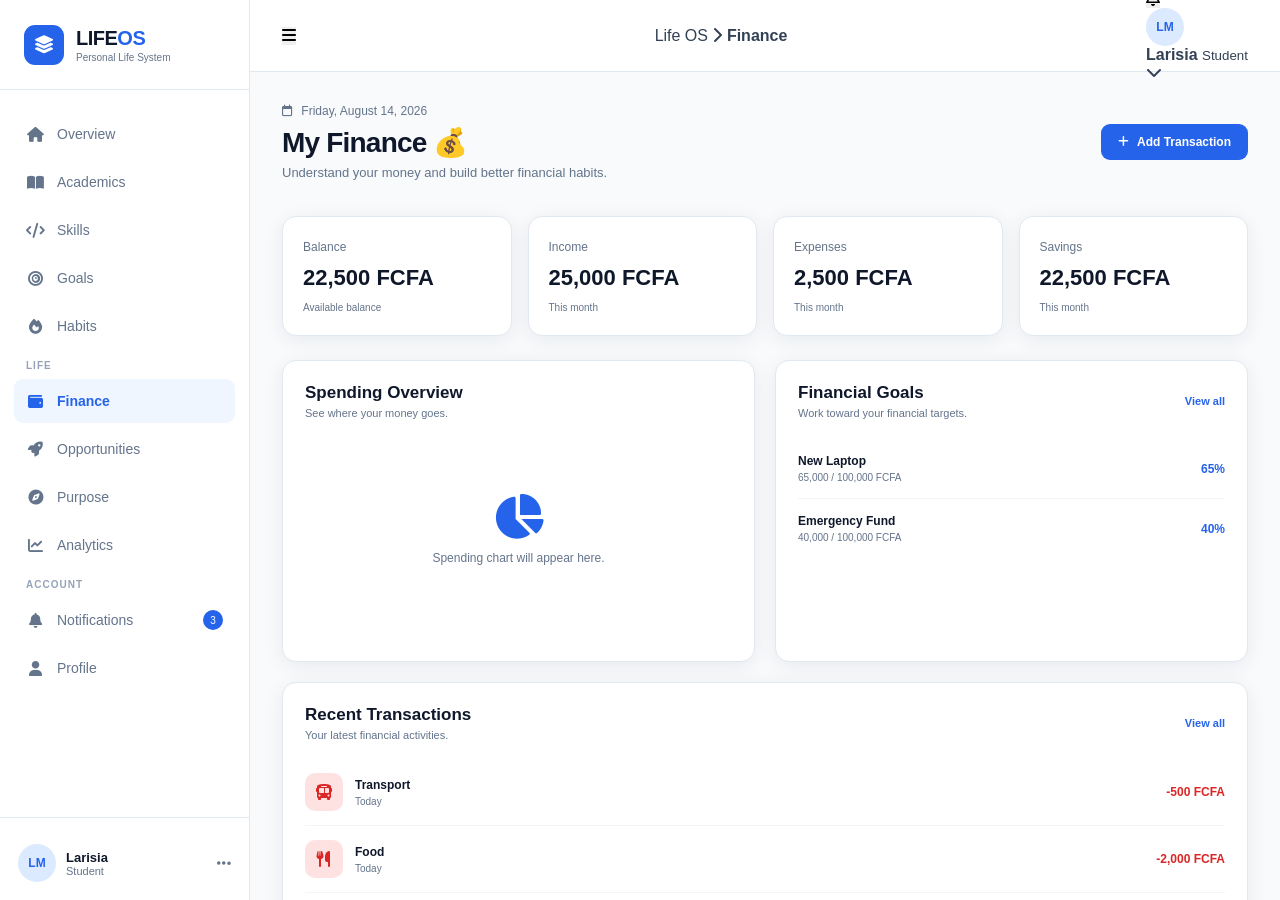
==== pages/finance.html @ c71adcd7 "Build finance dashboard and transaction functionality" ====
<!DOCTYPE html>
<html lang="en">

<head>
    <meta charset="UTF-8">
    <meta name="viewport" content="width=device-width, initial-scale=1.0">

    <title>LIFE OS | Finance</title>

    <link rel="stylesheet" href="../css/style.css">
    <link rel="stylesheet" href="../css/finance.css">

    <link rel="stylesheet"
        href="https://cdnjs.cloudflare.com/ajax/libs/font-awesome/6.5.2/css/all.min.css">
</head>

<body>

<div class="app">

    <!-- SIDEBAR -->
    <aside class="sidebar">

        <div class="logo">

            <div class="logo-icon">
                <i class="fa-solid fa-layer-group"></i>
            </div>

            <div>
                <h2>LIFE<span>OS</span></h2>
                <small>Personal Life System</small>
            </div>

        </div>


        <!-- NAVIGATION -->

        <nav class="navigation">

            <a href="../../index.html" class="nav-item">
                <i class="fa-solid fa-house"></i>
                <span>Overview</span>
            </a>

            <a href="academics.html" class="nav-item">
                <i class="fa-solid fa-book-open"></i>
                <span>Academics</span>
            </a>

            <a href="skills.html" class="nav-item">
                <i class="fa-solid fa-code"></i>
                <span>Skills</span>
            </a>

            <a href="goals.html" class="nav-item">
                <i class="fa-solid fa-bullseye"></i>
                <span>Goals</span>
            </a>

            <a href="habits.html" class="nav-item">
                <i class="fa-solid fa-fire"></i>
                <span>Habits</span>
            </a>


            <p class="nav-title">LIFE</p>


            <a href="finance.html" class="nav-item active">
                <i class="fa-solid fa-wallet"></i>
                <span>Finance</span>
            </a>

            <a href="opportunities.html" class="nav-item">
                <i class="fa-solid fa-rocket"></i>
                <span>Opportunities</span>
            </a>

            <a href="purpose.html" class="nav-item">
                <i class="fa-solid fa-compass"></i>
                <span>Purpose</span>
            </a>

            <a href="analytics.html" class="nav-item">
                <i class="fa-solid fa-chart-line"></i>
                <span>Analytics</span>
            </a>


            <p class="nav-title">ACCOUNT</p>


            <a href="notifications.html" class="nav-item">
                <i class="fa-solid fa-bell"></i>
                <span>Notifications</span>
                <span class="notification-count">3</span>
            </a>

            <a href="profile.html" class="nav-item">
                <i class="fa-solid fa-user"></i>
                <span>Profile</span>
            </a>

        </nav>


        <!-- USER -->

        <div class="sidebar-bottom">

            <div class="user-mini">

                <div class="avatar">
                    LM
                </div>

                <div class="user-info">
                    <strong>Larisia</strong>
                    <span>Student</span>
                </div>

                <i class="fa-solid fa-ellipsis"></i>

            </div>

        </div>

    </aside>


    <!-- MAIN -->

    <main class="main-content">

        <!-- TOPBAR -->

        <header class="topbar">

            <button class="menu-btn">
                <i class="fa-solid fa-bars"></i>
            </button>

            <div class="breadcrumb">
                <span>Life OS</span>
                <i class="fa-solid fa-chevron-right"></i>
                <strong>Finance</strong>
            </div>

            <div class="topbar-actions">

                <button class="icon-btn">
                    <i class="fa-regular fa-bell"></i>
                </button>

                <div class="top-profile">

                    <div class="avatar">
                        LM
                    </div>

                    <div>
                        <strong>Larisia</strong>
                        <small>Student</small>
                    </div>

                    <i class="fa-solid fa-chevron-down"></i>

                </div>

            </div>

        </header>


        <!-- FINANCE CONTENT -->

        <section class="dashboard finance-dashboard">

            <div class="welcome-section">

                <div>

                    <p class="date">
                        <i class="fa-regular fa-calendar"></i>
                        Friday, August 14, 2026
                    </p>

                    <h1>My Finance 💰</h1>

                    <p class="welcome-text">
                        Understand your money and build better financial habits.
                    </p>

                </div>

                <button class="primary-btn" id="addTransactionBtn">

                    <i class="fa-solid fa-plus"></i>

                    Add Transaction

                </button>

            </div>


            <!-- FINANCE SUMMARY -->

            <div class="finance-summary">

                <div class="finance-card">

                    <span>Balance</span>

                    <h2 id="balance">
                        85,000 FCFA
                    </h2>

                    <small>
                        Available balance
                    </small>

                </div>


                <div class="finance-card">

                    <span>Income</span>

                    <h2 id="income">
                        120,000 FCFA
                    </h2>

                    <small>
                        This month
                    </small>

                </div>


                <div class="finance-card">

                    <span>Expenses</span>

                    <h2 id="expenses">
                        35,000 FCFA
                    </h2>

                    <small>
                        This month
                    </small>

                </div>


                <div class="finance-card">

                    <span>Savings</span>

                    <h2 id="savings">
                        85,000 FCFA
                    </h2>

                    <small>
                        This month
                    </small>

                </div>

            </div>


            <!-- LOWER SECTION -->

            <div class="finance-grid">


                <!-- SPENDING -->

                <div class="dashboard-card">

                    <div class="card-heading">

                        <div>
                            <h2>Spending Overview</h2>
                            <p>See where your money goes.</p>
                        </div>

                    </div>

                    <div class="spending-placeholder">

                        <i class="fa-solid fa-chart-pie"></i>

                        <p>
                            Spending chart will appear here.
                        </p>

                    </div>

                </div>


                <!-- FINANCIAL GOALS -->

                <div class="dashboard-card">

                    <div class="card-heading">

                        <div>
                            <h2>Financial Goals</h2>
                            <p>Work toward your financial targets.</p>
                        </div>

                        <button class="view-all">
                            View all
                        </button>

                    </div>


                    <div class="financial-goals">

                        <div class="goal">

                            <div>
                                <strong>New Laptop</strong>
                                <small>65,000 / 100,000 FCFA</small>
                            </div>

                            <span>65%</span>

                        </div>


                        <div class="goal">

                            <div>
                                <strong>Emergency Fund</strong>
                                <small>40,000 / 100,000 FCFA</small>
                            </div>

                            <span>40%</span>

                        </div>

                    </div>

                </div>

            </div>


            <!-- TRANSACTIONS -->

            <div class="dashboard-card transactions-card">

                <div class="card-heading">

                    <div>
                        <h2>Recent Transactions</h2>
                        <p>Your latest financial activities.</p>
                    </div>

                    <button class="view-all">
                        View all
                    </button>

                </div>


                <div class="transaction-list">

                    <div class="transaction">

                        <div class="transaction-icon expense">
                            <i class="fa-solid fa-bus"></i>
                        </div>

                        <div class="transaction-info">
                            <strong>Transport</strong>
                            <small>Today</small>
                        </div>

                        <strong class="amount expense">
                            -500 FCFA
                        </strong>

                    </div>


                    <div class="transaction">

                        <div class="transaction-icon expense">
                            <i class="fa-solid fa-utensils"></i>
                        </div>

                        <div class="transaction-info">
                            <strong>Food</strong>
                            <small>Today</small>
                        </div>

                        <strong class="amount expense">
                            -2,000 FCFA
                        </strong>

                    </div>


                    <div class="transaction">

                        <div class="transaction-icon income">
                            <i class="fa-solid fa-arrow-down"></i>
                        </div>

                        <div class="transaction-info">
                            <strong>chips business</strong>
                            <small>Yesterday</small>
                        </div>

                        <strong class="amount income">
                            +25,000 FCFA
                        </strong>

                    </div>

                </div>

            </div>

        </section>

    </main>

</div>


<script src="../js/finance.js"></script>

</body>
</html>
---- css/style.css ----
:root {
    --primary: #2563eb;
    --primary-dark: #1d4ed8;

    --dark: #0f172a;
    --text: #334155;
    --muted: #64748b;

    --background: #f8fafc;
    --white: #ffffff;
    --border: #e2e8f0;

    --success: #16a34a;
    --warning: #f59e0b;
    --danger: #dc2626;

    --sidebar-width: 250px;

    --radius: 14px;
    --shadow: 0 4px 20px rgba(15, 23, 42, 0.07);
}


/* ================= RESET ================= */

* {
    margin: 0;
    padding: 0;
    box-sizing: border-box;
}

body {
    font-family: Inter, "Segoe UI", Arial, sans-serif;
    background: var(--background);
    color: var(--text);
}

button,
input {
    font: inherit;
}

button {
    border: none;
    cursor: pointer;
}

a {
    text-decoration: none;
    color: inherit;
}


/* ================= APP ================= */

.app {
    min-height: 100vh;
}


/* ================= SIDEBAR ================= */

.sidebar {
    position: fixed;
    top: 0;
    left: 0;

    width: var(--sidebar-width);
    height: 100vh;

    background: var(--white);
    border-right: 1px solid var(--border);

    display: flex;
    flex-direction: column;

    z-index: 100;
}


/* ================= LOGO ================= */

.logo {
    height: 90px;

    display: flex;
    align-items: center;
    gap: 12px;

    padding: 0 24px;

    border-bottom: 1px solid var(--border);
}

.logo-icon {
    width: 40px;
    height: 40px;

    border-radius: 11px;

    background: var(--primary);
    color: var(--white);

    display: flex;
    align-items: center;
    justify-content: center;

    font-size: 18px;
}

.logo h2 {
    font-size: 20px;
    color: var(--dark);
    letter-spacing: -0.5px;
}

.logo h2 span {
    color: var(--primary);
}

.logo small {
    display: block;
    color: var(--muted);
    font-size: 10px;
    margin-top: 2px;
}


/* ================= NAVIGATION ================= */

.navigation {
    padding: 22px 14px;
    flex: 1;
    overflow-y: auto;
}

.nav-title {
    font-size: 10px;
    font-weight: 700;

    color: #94a3b8;

    letter-spacing: 1px;

    padding: 0 12px;
    margin: 12px 0 8px;
}

.nav-item {
    min-height: 44px;

    display: flex;
    align-items: center;

    gap: 13px;

    padding: 0 12px;

    margin-bottom: 4px;

    border-radius: 9px;

    color: var(--muted);

    font-size: 14px;
    font-weight: 500;

    transition: 0.2s ease;
}

.nav-item i {
    width: 18px;
    text-align: center;
    font-size: 15px;
}

.nav-item:hover {
    background: #eff6ff;
    color: var(--primary);
}

.nav-item.active {
    background: #eff6ff;
    color: var(--primary);
    font-weight: 600;
}

.notification-count {
    margin-left: auto;

    min-width: 20px;
    height: 20px;

    padding: 0 5px;

    border-radius: 20px;

    background: var(--primary);
    color: white;

    display: flex;
    align-items: center;
    justify-content: center;

    font-size: 10px;
}


/* ================= SIDEBAR BOTTOM ================= */

.sidebar-bottom {
    padding: 14px;
    border-top: 1px solid var(--border);
}

.user-mini {
    display: flex;
    align-items: center;
    gap: 10px;

    padding: 12px 4px 4px;
}

.avatar {
    width: 38px;
    height: 38px;

    flex-shrink: 0;

    border-radius: 50%;

    background: #dbeafe;
    color: var(--primary);

    display: flex;
    align-items: center;
    justify-content: center;

    font-size: 12px;
    font-weight: 700;
}

.user-info {
    display: flex;
    flex-direction: column;
    flex: 1;
}

.user-info strong {
    color: var(--dark);
    font-size: 13px;
}

.user-info span {
    color: var(--muted);
    font-size: 11px;
}

.user-mini > i {
    color: var(--muted);
}


/* ================= MAIN ================= */

.main-content {
    margin-left: var(--sidebar-width);
    padding-top: 72px;

    height: 100vh;
    overflow-y: auto;
}

/* ================= TOPBAR ================= */

.topbar {
    position: fixed;

    top: 0;
    left: var(--sidebar-width);
    right: 0;

    height: 72px;

    padding: 0 32px;

    background: var(--white);

    border-bottom: 1px solid var(--border);

    display: flex;
    align-items: center;
    justify-content: space-between;

    z-index: 90;
}


/* ================= DASHBOARD ================= */

.dashboard {
    max-width: 1600px;
    margin:0 auto;

    padding: 32px;
}


/* ================= WELCOME ================= */

.welcome-section {
    display: flex;
    align-items: center;
    justify-content: space-between;

    margin-bottom: 36px;
}

.date {
    color: var(--muted);
    font-size: 12px;
    margin-bottom: 8px;
}

.date i {
    margin-right: 5px;
}

.welcome-section h1 {
    color: var(--dark);

    font-size: 28px;
    letter-spacing: -0.8px;

    margin-bottom: 6px;
}

.welcome-text {
    color: var(--muted);
    font-size: 13px;
}

.primary-btn {
    display: flex;
    align-items: center;
    gap: 8px;

    background: var(--primary);
    color: white;

    padding: 11px 17px;

    border-radius: 9px;

    font-size: 12px;
    font-weight: 600;

    transition: 0.2s;
}

.primary-btn:hover {
    background: var(--primary-dark);
}


/* ================= SECTION HEADING ================= */

.section-heading,
.card-heading {
    display: flex;
    align-items: center;
    justify-content: space-between;
}

.section-heading {
    margin-bottom: 16px;
}

.section-heading h2,
.card-heading h2 {
    font-size: 17px;
    color: var(--dark);
}

.section-heading p,
.card-heading p {
    margin-top: 4px;
    color: var(--muted);
    font-size: 11px;
}

.view-btn,
.view-all {
    background: transparent;
    color: var(--primary);

    font-size: 11px;
    font-weight: 600;
}

.view-btn i {
    margin-left: 5px;
}


/* ================= PROGRESS CARDS ================= */

.progress-grid {
    display: grid;

    grid-template-columns: repeat(5, 1fr);

    gap: 16px;

    margin-bottom: 24px;
}

.progress-card {
    background: var(--white);

    border: 1px solid var(--border);

    border-radius: var(--radius);

    padding: 18px;

    box-shadow: var(--shadow);
}

.card-top {
    display: flex;
    justify-content: space-between;
    align-items: center;

    margin-bottom: 15px;
}

.card-icon {
    width: 38px;
    height: 38px;

    border-radius: 10px;

    display: flex;
    align-items: center;
    justify-content: center;

    font-size: 15px;
}

.card-icon.purpose {
    background: #ede9fe;
    color: #7c3aed;
}

.card-icon.academics {
    background: #dbeafe;
    color: #2563eb;
}

.card-icon.skills {
    background: #dcfce7;
    color: #16a34a;
}

.card-icon.finance {
    background: #fef3c7;
    color: #d97706;
}

.card-icon.personal {
    background: #fce7f3;
    color: #db2777;
}

.trend {
    font-size: 10px;
    font-weight: 600;
}

.trend i {
    margin-right: 2px;
}

.trend.positive {
    color: var(--success);
}

.trend.negative {
    color: var(--danger);
}

.progress-card h3 {
    font-size: 12px;
    color: var(--muted);
    font-weight: 500;
}

.percentage {
    color: var(--dark);

    font-size: 27px;
    font-weight: 700;

    margin: 5px 0 9px;
}

.percentage span {
    font-size: 13px;
    color: var(--muted);
    margin-left: 1px;
}

.progress-bar {
    height: 6px;

    background: #e2e8f0;

    border-radius: 20px;

    overflow: hidden;
}

.progress-bar div {
    height: 100%;

    background: var(--primary);

    border-radius: inherit;
}

.progress-card p {
    color: var(--muted);
    font-size: 9px;

    margin-top: 9px;
}


/* ================= LOWER CONTENT ================= */

.content-grid {
    display: grid;

    grid-template-columns: 1fr 1fr;

    gap: 20px;
}

.dashboard-card {
    background: var(--white);

    border: 1px solid var(--border);

    border-radius: var(--radius);

    padding: 22px;

    box-shadow: var(--shadow);
}

.more-btn {
    width: 30px;
    height: 30px;

    background: transparent;

    color: var(--muted);
}


/* ================= TASKS ================= */

.task-list {
    margin-top: 20px;
}

.task {
    display: flex;
    align-items: center;

    gap: 12px;

    padding: 13px 0;

    border-bottom: 1px solid #f1f5f9;

    cursor: pointer;
}

.task input {
    display: none;
}

.custom-check {
    width: 19px;
    height: 19px;

    border: 1.5px solid #cbd5e1;

    border-radius: 6px;

    flex-shrink: 0;
}

.task input:checked + .custom-check {
    background: var(--primary);
    border-color: var(--primary);
}

.task input:checked + .custom-check::after {
    content: "✓";

    display: flex;
    align-items: center;
    justify-content: center;

    height: 100%;

    color: white;

    font-size: 11px;
    font-weight: bold;
}

.task-content {
    display: flex;
    flex-direction: column;

    gap: 3px;
}

.task-content strong {
    font-size: 12px;
    color: var(--dark);
}

.task-content small {
    color: var(--muted);
    font-size: 10px;
}

.task.completed .task-content strong {
    text-decoration: line-through;
    color: #94a3b8;
}

.add-task {
    display: flex;
    align-items: center;

    gap: 7px;

    background: transparent;

    color: var(--primary);

    font-size: 11px;
    font-weight: 600;

    margin-top: 17px;
}


/* ================= OPPORTUNITIES ================= */

.opportunity-list {
    margin-top: 17px;
}

.opportunity {
    display: flex;
    align-items: center;

    gap: 12px;

    padding: 13px 0;

    border-bottom: 1px solid #f1f5f9;
}

.opportunity:last-child {
    border-bottom: none;
}

.opportunity-icon {
    width: 38px;
    height: 38px;

    flex-shrink: 0;

    border-radius: 10px;

    background: #eff6ff;
    color: var(--primary);

    display: flex;
    align-items: center;
    justify-content: center;

    font-size: 14px;
}

.opportunity-info {
    display: flex;
    flex-direction: column;

    gap: 3px;

    flex: 1;
}

.opportunity-info strong {
    color: var(--dark);
    font-size: 11px;
}

.opportunity-info span,
.opportunity-info small {
    color: var(--muted);
    font-size: 9px;
}

.opportunity-info small i {
    margin-right: 3px;
}

.arrow-btn {
    width: 29px;
    height: 29px;

    border-radius: 8px;

    background: #f8fafc;

    color: var(--muted);

    font-size: 10px;
}

.arrow-btn:hover {
    background: #eff6ff;
    color: var(--primary);
}


/* ================= RESPONSIVE ================= */

@media (max-width: 1200px) {

    .progress-grid {
        grid-template-columns: repeat(3, 1fr);
    }

}


/* TABLET / SMALL LAPTOP */

@media (max-width: 900px) {

    .sidebar {
        transform: translateX(-100%);
    }

    .sidebar.open {
        transform: translateX(0);
    }

    .main-content {
        margin-left: 0;
        padding-top: 72px;
    }

    .topbar {
        left: 0;
        padding: 0 20px;
    }

    .breadcrumb {
        display: none;
    }

    .dashboard {
        padding: 24px 20px;
    }

    .content-grid {
        grid-template-columns: 1fr;
    }

}


/* MOBILE */

@media (max-width: 650px) {

    .dashboard {
        padding: 20px 15px;
    }

    .welcome-section {
        align-items: flex-start;
        flex-direction: column;

        gap: 18px;
    }

    .welcome-section h1 {
        font-size: 23px;
    }

    .progress-grid {
        grid-template-columns: repeat(2, 1fr);
    }

    .top-profile div:nth-child(2),
    .top-profile > i {
        display: none;
    }

}


/* SMALL MOBILE */

@media (max-width: 430px) {

    .progress-grid {
        grid-template-columns: 1fr;
    }

    .progress-card {
        padding: 16px;
    }

    .topbar {
        padding: 0 15px;
    }

    .topbar-actions {
        gap: 8px;
    }

}
---- css/finance.css ----
/* ================= FINANCE ================= */

.finance-dashboard {
    padding-top: 32px;
}

/* FINANCE SUMMARY */

.finance-summary {
    display: grid;
    grid-template-columns: repeat(4, 1fr);
    gap: 16px;
    margin-bottom: 24px;
}

.finance-card {
    background: white;
    border: 1px solid var(--border);
    border-radius: var(--radius);
    padding: 20px;
    box-shadow: var(--shadow);
}

.finance-card span {
    color: var(--muted);
    font-size: 12px;
}

.finance-card h2 {
    color: var(--dark);
    font-size: 22px;
    margin: 10px 0 6px;
}

.finance-card small {
    color: var(--muted);
    font-size: 10px;
}


/* FINANCE GRID */

.finance-grid {
    display: grid;
    grid-template-columns: 1fr 1fr;
    gap: 20px;
    margin-bottom: 20px;
}


/* SPENDING */

.spending-placeholder {
    height: 220px;

    display: flex;
    flex-direction: column;
    align-items: center;
    justify-content: center;

    color: var(--muted);
}

.spending-placeholder i {
    font-size: 45px;
    margin-bottom: 12px;
    color: var(--primary);
}

.spending-placeholder p {
    font-size: 12px;
}


/* FINANCIAL GOALS */

.financial-goals {
    margin-top: 20px;
}

.goal {
    display: flex;
    align-items: center;
    justify-content: space-between;

    padding: 15px 0;

    border-bottom: 1px solid #f1f5f9;
}

.goal:last-child {
    border-bottom: none;
}

.goal div {
    display: flex;
    flex-direction: column;
    gap: 4px;
}

.goal strong {
    color: var(--dark);
    font-size: 12px;
}

.goal small {
    color: var(--muted);
    font-size: 10px;
}

.goal > span {
    color: var(--primary);
    font-size: 12px;
    font-weight: 700;
}


/* TRANSACTIONS */

.transactions-card {
    margin-bottom: 30px;
}

.transaction-list {
    margin-top: 18px;
}

.transaction {
    display: flex;
    align-items: center;
    gap: 12px;

    padding: 14px 0;

    border-bottom: 1px solid #f1f5f9;
}

.transaction:last-child {
    border-bottom: none;
}

.transaction-icon {
    width: 38px;
    height: 38px;

    border-radius: 10px;

    display: flex;
    align-items: center;
    justify-content: center;
}

.transaction-icon.expense {
    background: #fee2e2;
    color: var(--danger);
}

.transaction-icon.income {
    background: #dcfce7;
    color: var(--success);
}

.transaction-info {
    display: flex;
    flex-direction: column;
    gap: 4px;

    flex: 1;
}

.transaction-info strong {
    color: var(--dark);
    font-size: 12px;
}

.transaction-info small {
    color: var(--muted);
    font-size: 10px;
}

.amount {
    font-size: 12px;
}

.amount.expense {
    color: var(--danger);
}

.amount.income {
    color: var(--success);
}


/* ================= RESPONSIVE ================= */

@media (max-width: 1000px) {

    .finance-summary {
        grid-template-columns: repeat(2, 1fr);
    }

    .finance-grid {
        grid-template-columns: 1fr;
    }

}


@media (max-width: 600px) {

    .finance-summary {
        grid-template-columns: 1fr;
    }

    .finance-card h2 {
        font-size: 20px;
    }

}
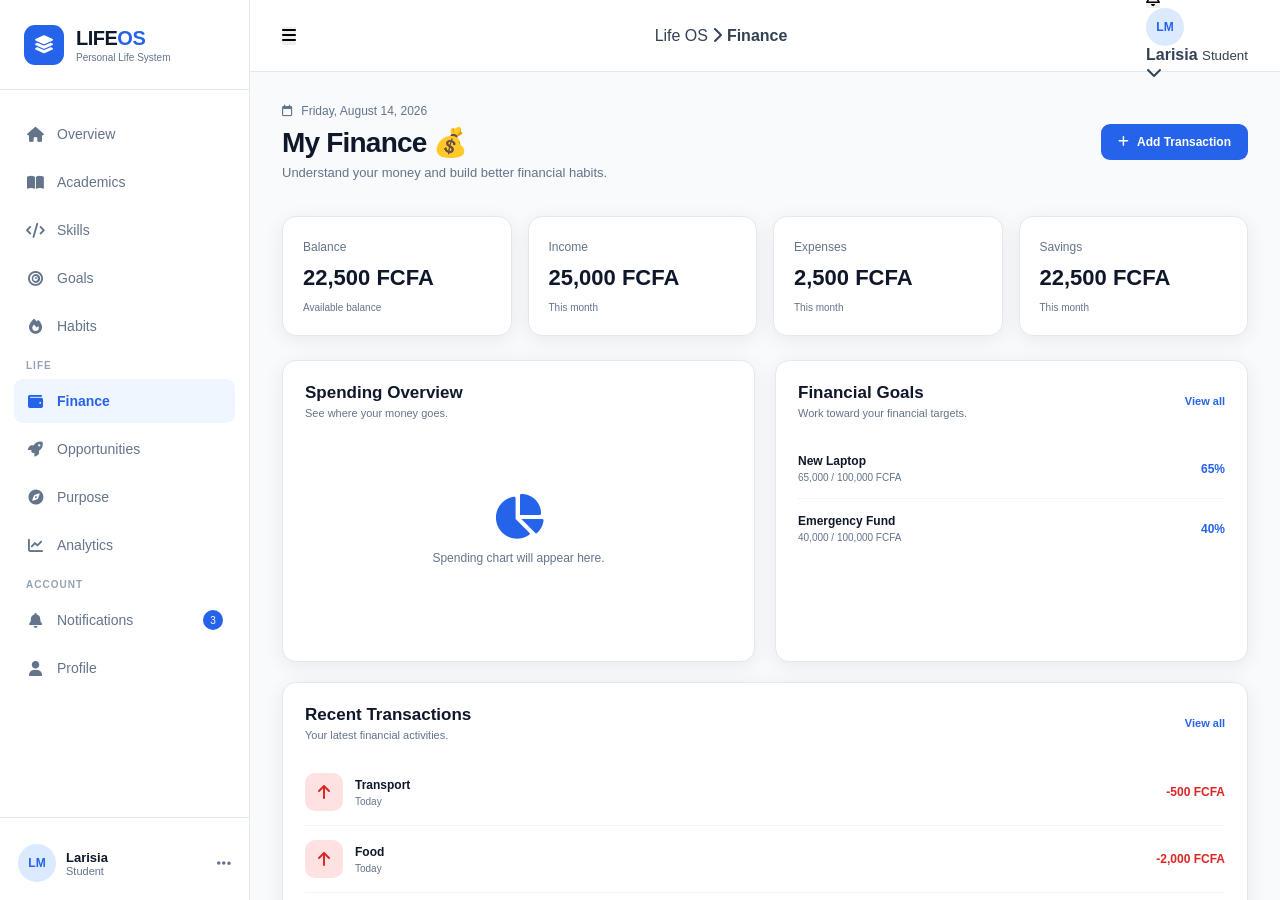
==== commit f80a8b64: "Build opportunities frontend and Build purpose frontend" ====
--- a/pages/finance.html
+++ b/pages/finance.html
@@ -371,67 +371,122 @@
                 </div>
 
 
-                <div class="transaction-list">
-
-                    <div class="transaction">
-
-                        <div class="transaction-icon expense">
-                            <i class="fa-solid fa-bus"></i>
-                        </div>
-
-                        <div class="transaction-info">
-                            <strong>Transport</strong>
-                            <small>Today</small>
-                        </div>
-
-                        <strong class="amount expense">
-                            -500 FCFA
-                        </strong>
-
-                    </div>
-
-
-                    <div class="transaction">
-
-                        <div class="transaction-icon expense">
-                            <i class="fa-solid fa-utensils"></i>
-                        </div>
-
-                        <div class="transaction-info">
-                            <strong>Food</strong>
-                            <small>Today</small>
-                        </div>
-
-                        <strong class="amount expense">
-                            -2,000 FCFA
-                        </strong>
-
-                    </div>
-
-
-                    <div class="transaction">
-
-                        <div class="transaction-icon income">
-                            <i class="fa-solid fa-arrow-down"></i>
-                        </div>
-
-                        <div class="transaction-info">
-                            <strong>chips business</strong>
-                            <small>Yesterday</small>
-                        </div>
-
-                        <strong class="amount income">
-                            +25,000 FCFA
-                        </strong>
-
-                    </div>
-
-                </div>
-
+                <div class="transaction-list" id="transactionList">
+</div>
             </div>
 
         </section>
-
+           <!-- ================= ADD TRANSACTION MODAL ================= -->
+
+<div class="transaction-modal" id="transactionModal">
+
+    <div class="transaction-form">
+
+        <div class="form-header">
+
+            <div>
+                <h2>Add Transaction</h2>
+
+                <p>
+                    Record your income or expense.
+                </p>
+            </div>
+
+            <button type="button" id="closeModal">
+
+                <i class="fa-solid fa-xmark"></i>
+
+            </button>
+
+        </div>
+
+
+        <form id="transactionForm">
+
+            <div class="form-group">
+
+                <label for="transactionName">
+                    Transaction Name
+                </label>
+
+                <input
+                    type="text"
+                    id="transactionName"
+                    placeholder="e.g. Transport"
+                    required
+                >
+
+            </div>
+
+
+            <div class="form-group">
+
+                <label for="transactionAmount">
+                    Amount
+                </label>
+
+                <input
+                    type="number"
+                    id="transactionAmount"
+                    placeholder="e.g. 5000"
+                    min="1"
+                    required
+                >
+
+            </div>
+
+
+            <div class="form-group">
+
+                <label for="transactionType">
+                    Transaction Type
+                </label>
+
+                <select id="transactionType" required>
+
+                    <option value="">
+                        Select transaction type
+                    </option>
+
+                    <option value="income">
+                        Income
+                    </option>
+
+                    <option value="expense">
+                        Expense
+                    </option>
+
+                </select>
+
+            </div>
+
+
+            <div class="form-actions">
+
+                <button
+                    type="button"
+                    class="cancel-btn"
+                    id="cancelTransaction"
+                >
+                    Cancel
+                </button>
+
+
+                <button
+                    type="submit"
+                    class="primary-btn"
+                >
+                    <i class="fa-solid fa-plus"></i>
+                    Add Transaction
+                </button>
+
+            </div>
+
+        </form>
+
+    </div>
+
+</div>
     </main>
 
 </div>
--- a/css/finance.css
+++ b/css/finance.css
@@ -4,83 +4,123 @@
     padding-top: 32px;
 }
 
-/* FINANCE SUMMARY */
+
+/* ================= SUMMARY ================= */
 
 .finance-summary {
+
     display: grid;
+
     grid-template-columns: repeat(4, 1fr);
+
     gap: 16px;
+
     margin-bottom: 24px;
 }
 
+
 .finance-card {
-    background: white;
+
+    background: var(--white);
+
     border: 1px solid var(--border);
+
     border-radius: var(--radius);
+
     padding: 20px;
+
     box-shadow: var(--shadow);
 }
 
+
 .finance-card span {
-    color: var(--muted);
-    font-size: 12px;
-}
+
+    color: var(--muted);
+
+    font-size: 12px;
+}
+
 
 .finance-card h2 {
+
     color: var(--dark);
+
     font-size: 22px;
+
     margin: 10px 0 6px;
 }
 
+
 .finance-card small {
-    color: var(--muted);
+
+    color: var(--muted);
+
     font-size: 10px;
 }
 
 
-/* FINANCE GRID */
+/* ================= FINANCE GRID ================= */
 
 .finance-grid {
+
     display: grid;
+
     grid-template-columns: 1fr 1fr;
+
     gap: 20px;
+
     margin-bottom: 20px;
 }
 
 
-/* SPENDING */
+/* ================= SPENDING ================= */
 
 .spending-placeholder {
+
     height: 220px;
 
     display: flex;
+
     flex-direction: column;
+
     align-items: center;
+
     justify-content: center;
 
     color: var(--muted);
 }
 
+
 .spending-placeholder i {
+
     font-size: 45px;
+
     margin-bottom: 12px;
+
     color: var(--primary);
 }
 
+
 .spending-placeholder p {
-    font-size: 12px;
-}
-
-
-/* FINANCIAL GOALS */
+
+    font-size: 12px;
+}
+
+
+/* ================= FINANCIAL GOALS ================= */
 
 .financial-goals {
+
     margin-top: 20px;
 }
 
+
 .goal {
-    display: flex;
+
+    display: flex;
+
     align-items: center;
+
     justify-content: space-between;
 
     padding: 15px 0;
@@ -88,46 +128,69 @@
     border-bottom: 1px solid #f1f5f9;
 }
 
+
 .goal:last-child {
+
     border-bottom: none;
 }
 
+
 .goal div {
-    display: flex;
+
+    display: flex;
+
     flex-direction: column;
+
     gap: 4px;
 }
 
+
 .goal strong {
+
     color: var(--dark);
-    font-size: 12px;
-}
+
+    font-size: 12px;
+}
+
 
 .goal small {
-    color: var(--muted);
+
+    color: var(--muted);
+
     font-size: 10px;
 }
 
+
 .goal > span {
+
     color: var(--primary);
-    font-size: 12px;
+
+    font-size: 12px;
+
     font-weight: 700;
 }
 
 
-/* TRANSACTIONS */
+/* ================= TRANSACTIONS ================= */
 
 .transactions-card {
+
     margin-bottom: 30px;
 }
 
+
 .transaction-list {
+
     margin-top: 18px;
 }
 
+
 .transaction {
-    display: flex;
+
+    display: flex;
+
     align-items: center;
+
     gap: 12px;
 
     padding: 14px 0;
@@ -135,72 +198,281 @@
     border-bottom: 1px solid #f1f5f9;
 }
 
+
 .transaction:last-child {
+
     border-bottom: none;
 }
 
+
 .transaction-icon {
+
     width: 38px;
+
     height: 38px;
 
     border-radius: 10px;
 
     display: flex;
+
     align-items: center;
+
     justify-content: center;
-}
+
+    flex-shrink: 0;
+}
+
 
 .transaction-icon.expense {
+
     background: #fee2e2;
+
     color: var(--danger);
 }
 
+
 .transaction-icon.income {
+
     background: #dcfce7;
+
     color: var(--success);
 }
 
+
 .transaction-info {
-    display: flex;
+
+    display: flex;
+
     flex-direction: column;
+
     gap: 4px;
 
     flex: 1;
 }
 
+
 .transaction-info strong {
+
     color: var(--dark);
-    font-size: 12px;
-}
+
+    font-size: 12px;
+}
+
 
 .transaction-info small {
-    color: var(--muted);
+
+    color: var(--muted);
+
     font-size: 10px;
 }
 
+
 .amount {
-    font-size: 12px;
-}
+
+    font-size: 12px;
+}
+
 
 .amount.expense {
+
     color: var(--danger);
 }
 
+
 .amount.income {
+
     color: var(--success);
 }
 
 
+/* ================= MODAL ================= */
+
+.transaction-modal {
+
+    display: none;
+
+    position: fixed;
+
+    top: 0;
+
+    left: 0;
+
+    width: 100%;
+
+    height: 100%;
+
+    background: rgba(15, 23, 42, 0.45);
+
+    align-items: center;
+
+    justify-content: center;
+
+    z-index: 200;
+}
+
+
+.transaction-modal.show {
+
+    display: flex;
+}
+
+
+.transaction-form {
+
+    width: 420px;
+
+    max-width: 90%;
+
+    background: var(--white);
+
+    border-radius: var(--radius);
+
+    padding: 24px;
+
+    box-shadow: 0 10px 40px rgba(15, 23, 42, 0.2);
+}
+
+
+/* ================= FORM HEADER ================= */
+
+.form-header {
+
+    display: flex;
+
+    align-items: flex-start;
+
+    justify-content: space-between;
+
+    margin-bottom: 24px;
+}
+
+
+.form-header h2 {
+
+    color: var(--dark);
+
+    font-size: 20px;
+}
+
+
+.form-header p {
+
+    color: var(--muted);
+
+    font-size: 11px;
+
+    margin-top: 4px;
+}
+
+
+.form-header button {
+
+    background: transparent;
+
+    color: var(--muted);
+
+    font-size: 18px;
+}
+
+
+/* ================= FORM ================= */
+
+.form-group {
+
+    margin-bottom: 18px;
+}
+
+
+.form-group label {
+
+    display: block;
+
+    color: var(--dark);
+
+    font-size: 12px;
+
+    font-weight: 600;
+
+    margin-bottom: 7px;
+}
+
+
+.form-group input,
+.form-group select {
+
+    width: 100%;
+
+    padding: 11px 12px;
+
+    border: 1px solid var(--border);
+
+    border-radius: 8px;
+
+    outline: none;
+
+    font-size: 12px;
+
+    background: var(--white);
+}
+
+
+.form-group input:focus,
+.form-group select:focus {
+
+    border-color: var(--primary);
+}
+
+
+/* ================= FORM BUTTONS ================= */
+
+.form-actions {
+
+    display: flex;
+
+    justify-content: flex-end;
+
+    gap: 10px;
+
+    margin-top: 24px;
+}
+
+
+.cancel-btn {
+
+    padding: 11px 17px;
+
+    border-radius: 9px;
+
+    background: #f1f5f9;
+
+    color: var(--text);
+
+    font-size: 12px;
+
+    font-weight: 600;
+}
+
+
+.cancel-btn:hover {
+
+    background: #e2e8f0;
+}
+
+
 /* ================= RESPONSIVE ================= */
 
 @media (max-width: 1000px) {
 
     .finance-summary {
+
         grid-template-columns: repeat(2, 1fr);
+
     }
 
     .finance-grid {
+
         grid-template-columns: 1fr;
+
     }
 
 }
@@ -209,11 +481,23 @@
 @media (max-width: 600px) {
 
     .finance-summary {
+
         grid-template-columns: 1fr;
+
     }
 
     .finance-card h2 {
+
         font-size: 20px;
+
     }
 
+    .transaction-form {
+
+        width: 95%;
+
+        padding: 20px;
+
+    }
+
 }
